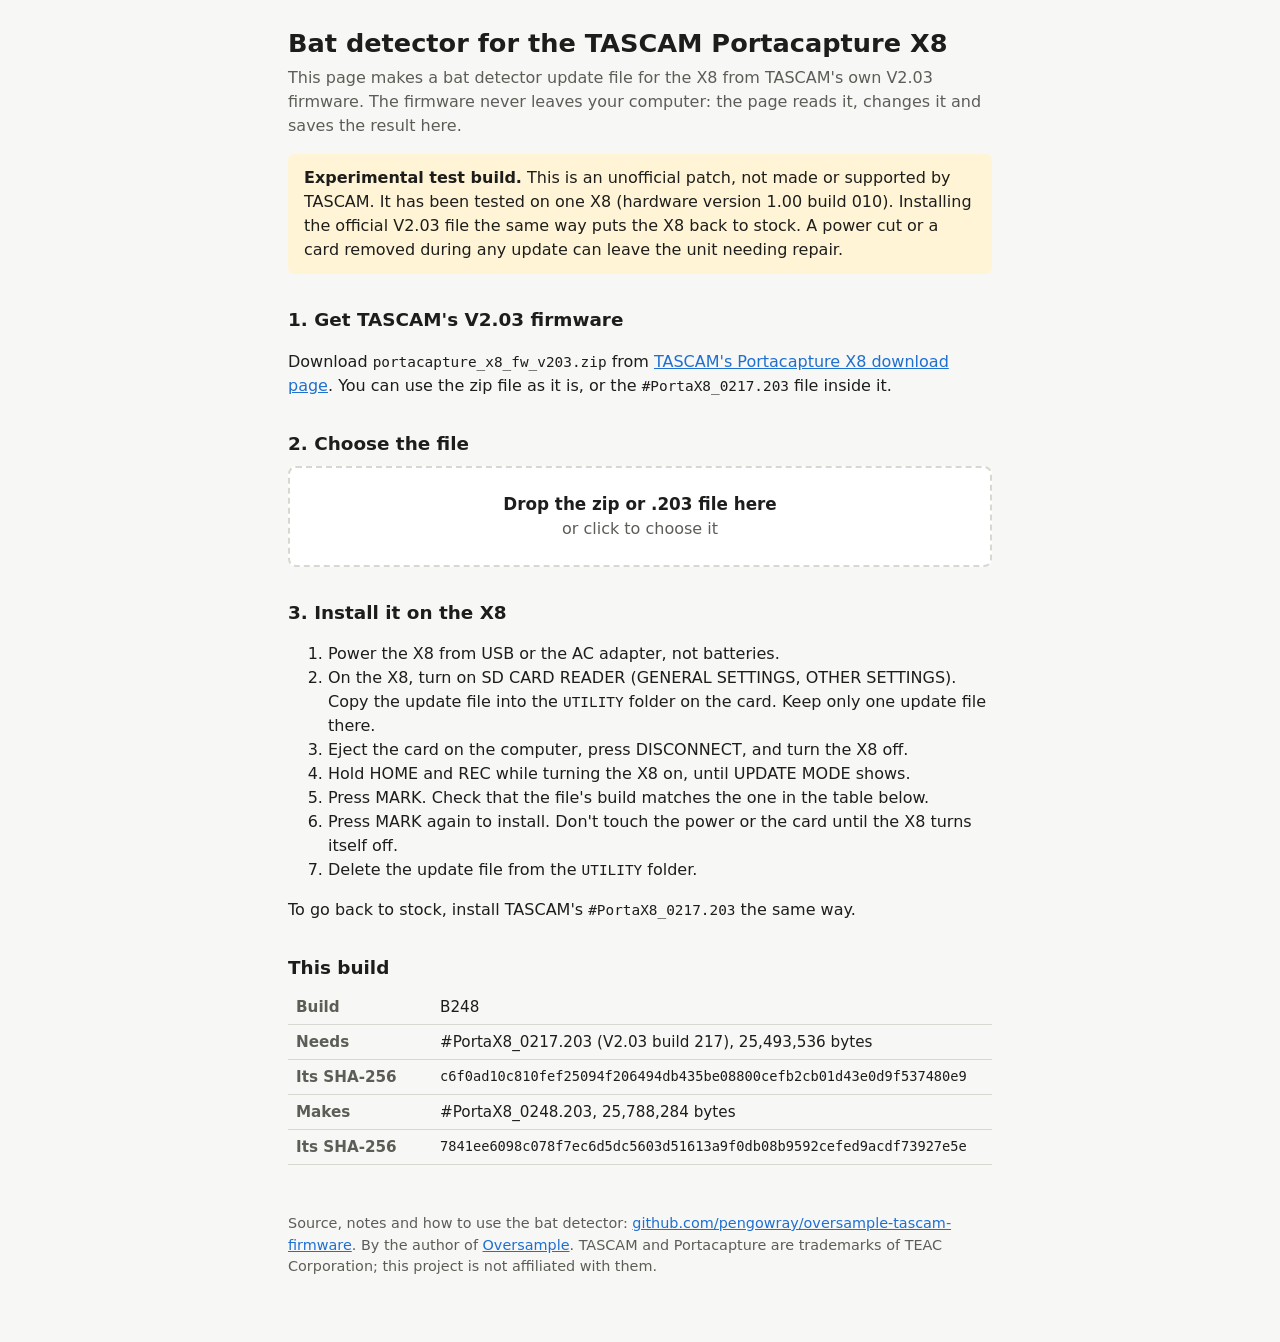
==== site/index.html @ 615bcc1b "Prepare for publishing: patcher page, licence, README, chime from GitHub - site/: the patcher page f" ====
<!doctype html>
<html lang="en">
<head>
<meta charset="utf-8">
<meta name="viewport" content="width=device-width, initial-scale=1">
<title>X8 bat detector patcher</title>
<meta name="description" content="Make the bat detector update file for the TASCAM Portacapture X8 from TASCAM's own V2.03 firmware, in your browser.">
<style>
  :root {
    --bg: #f7f7f5; --panel: #ffffff; --text: #1d1d1b; --muted: #5d5d58; --line: #d8d8d2;
    --accent: #1f6fd1; --accent-text: #ffffff; --good: #1f7a3a; --bad: #b3261e; --warn-bg: #fff4d6;
    color-scheme: light dark;
  }
  @media (prefers-color-scheme: dark) {
    :root {
      --bg: #161615; --panel: #212120; --text: #ececea; --muted: #a6a6a0; --line: #3a3a37;
      --accent: #4c95f0; --accent-text: #0b0b0b; --good: #5fc27a; --bad: #ff8a80; --warn-bg: #3a3218;
    }
  }
  * { box-sizing: border-box; }
  body { margin: 0; background: var(--bg); color: var(--text);
    font: 16px/1.5 system-ui, -apple-system, "Segoe UI", Roboto, sans-serif; }
  main { max-width: 46rem; margin: 0 auto; padding: 1.5rem 1rem 4rem; }
  h1 { font-size: 1.6rem; margin: 0 0 0.25rem; }
  h2 { font-size: 1.15rem; margin: 2rem 0 0.5rem; }
  p, li { color: var(--text); }
  .lead { color: var(--muted); margin-top: 0; }
  .note { background: var(--warn-bg); border-radius: 6px; padding: 0.75rem 1rem; }
  code, .hash { font-family: ui-monospace, "Cascadia Mono", "DejaVu Sans Mono", monospace; font-size: 0.9em; }
  .hash { overflow-wrap: anywhere; }
  a { color: var(--accent); }
  #drop { display: block; border: 2px dashed var(--line); border-radius: 8px; background: var(--panel);
    padding: 1.5rem 1rem; text-align: center; cursor: pointer; }
  #drop.over { border-color: var(--accent); }
  #drop strong { display: block; font-size: 1.05rem; }
  #drop span { color: var(--muted); }
  #file { position: absolute; width: 1px; height: 1px; opacity: 0; }
  #file:focus-visible + #drop { outline: 3px solid var(--accent); outline-offset: 2px; }
  #checks { list-style: none; padding: 0; margin: 1rem 0; }
  #checks li { background: var(--panel); border: 1px solid var(--line); border-radius: 6px;
    padding: 0.6rem 0.8rem; margin-bottom: 0.5rem; }
  #checks .label { font-weight: 600; }
  #checks .ok .label::before { content: "Passed: "; color: var(--good); }
  #checks .fail .label::before { content: "Failed: "; color: var(--bad); }
  #checks .detail { display: block; color: var(--muted); }
  #download { display: inline-block; background: var(--accent); color: var(--accent-text); text-decoration: none;
    font-weight: 600; border-radius: 6px; padding: 0.7rem 1.2rem; }
  #download[hidden] { display: none; }
  table { border-collapse: collapse; width: 100%; font-size: 0.95rem; }
  th, td { text-align: left; padding: 0.35rem 0.5rem; border-bottom: 1px solid var(--line); vertical-align: top; }
  th { color: var(--muted); font-weight: 600; width: 9rem; }
  footer { margin-top: 3rem; color: var(--muted); font-size: 0.9rem; }
</style>
</head>
<body>
<main>
  <h1>Bat detector for the TASCAM Portacapture X8</h1>
  <p class="lead">This page makes a bat detector update file for the X8 from TASCAM's own V2.03 firmware. The
    firmware never leaves your computer: the page reads it, changes it and saves the result here.</p>

  <p class="note"><strong>Experimental test build.</strong> This is an unofficial patch, not made or supported by
    TASCAM. It has been tested on one X8 (hardware version 1.00 build 010). Installing the official V2.03 file
    the same way puts the X8 back to stock. A power cut or a card removed during any update can leave the
    unit needing repair.</p>

  <h2>1. Get TASCAM's V2.03 firmware</h2>
  <p>Download <code>portacapture_x8_fw_v203.zip</code> from
    <a href="https://tascam.com/us/product/portacapture_x8/download">TASCAM's Portacapture X8 download page</a>.
    You can use the zip file as it is, or the <code>#PortaX8_0217.203</code> file inside it.</p>

  <h2>2. Choose the file</h2>
  <input type="file" id="file" accept=".zip,.203">
  <label for="file" id="drop">
    <strong>Drop the zip or .203 file here</strong>
    <span>or click to choose it</span>
  </label>

  <ul id="checks" aria-live="polite"></ul>
  <a id="download" hidden>Save the update file</a>

  <h2>3. Install it on the X8</h2>
  <ol>
    <li>Power the X8 from USB or the AC adapter, not batteries.</li>
    <li>On the X8, turn on SD CARD READER (GENERAL SETTINGS, OTHER SETTINGS). Copy the update file into the
      <code>UTILITY</code> folder on the card. Keep only one update file there.</li>
    <li>Eject the card on the computer, press DISCONNECT, and turn the X8 off.</li>
    <li>Hold HOME and REC while turning the X8 on, until UPDATE MODE shows.</li>
    <li>Press MARK. Check that the file's build matches the one in the table below.</li>
    <li>Press MARK again to install. Don't touch the power or the card until the X8 turns itself off.</li>
    <li>Delete the update file from the <code>UTILITY</code> folder.</li>
  </ol>
  <p>To go back to stock, install TASCAM's <code>#PortaX8_0217.203</code> the same way.</p>

  <h2>This build</h2>
  <table>
    <tr><th>Build</th><td id="build">loading</td></tr>
    <tr><th>Needs</th><td id="original-name">loading</td></tr>
    <tr><th>Its SHA-256</th><td class="hash" id="original-sha">loading</td></tr>
    <tr><th>Makes</th><td id="patched-name">loading</td></tr>
    <tr><th>Its SHA-256</th><td class="hash" id="patched-sha">loading</td></tr>
  </table>

  <footer>
    Source, notes and how to use the bat detector:
    <a href="https://github.com/pengowray/oversample-tascam-firmware">github.com/pengowray/oversample-tascam-firmware</a>.
    By the author of <a href="https://github.com/pengowray/oversample">Oversample</a>.
    TASCAM and Portacapture are trademarks of TEAC Corporation; this project is not affiliated with them.
  </footer>
</main>
<script src="patcher.js"></script>
</body>
</html>
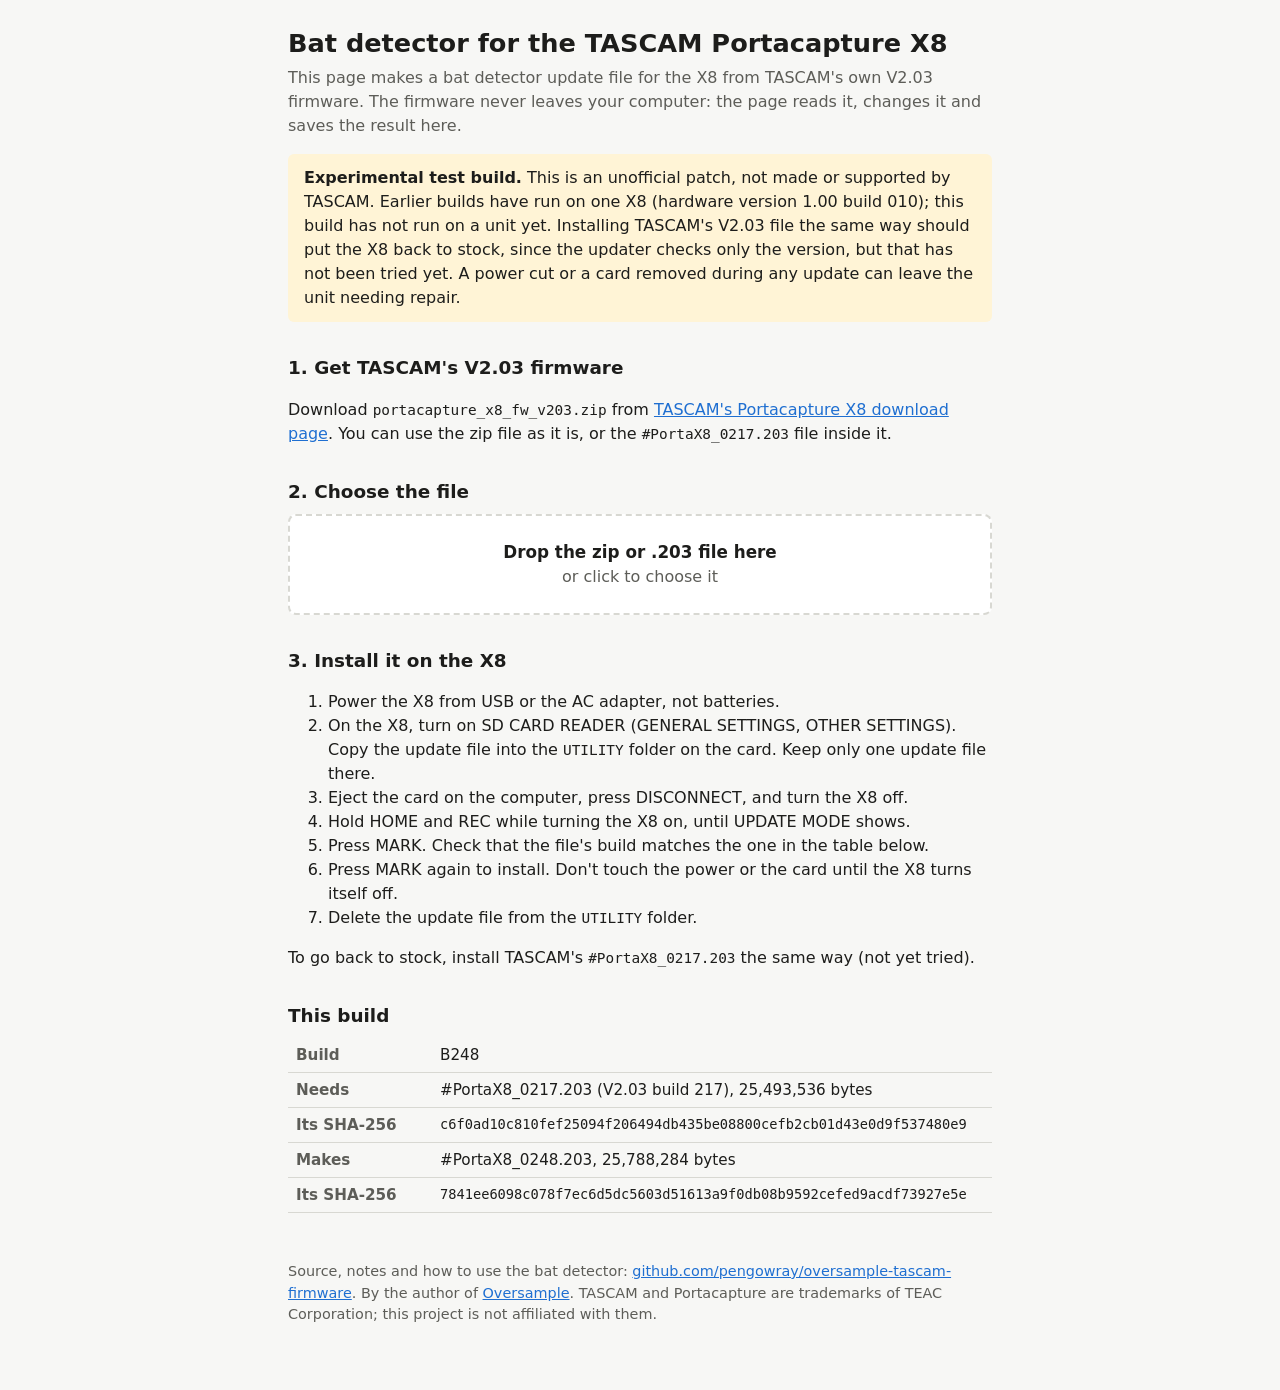
==== commit 33e66be1: "Docs tidied for publishing; going back to stock marked as untried HOMEBREW opens with the status (bu" ====
--- a/site/index.html
+++ b/site/index.html
@@ -59,9 +59,10 @@
     firmware never leaves your computer: the page reads it, changes it and saves the result here.</p>
 
   <p class="note"><strong>Experimental test build.</strong> This is an unofficial patch, not made or supported by
-    TASCAM. It has been tested on one X8 (hardware version 1.00 build 010). Installing the official V2.03 file
-    the same way puts the X8 back to stock. A power cut or a card removed during any update can leave the
-    unit needing repair.</p>
+    TASCAM. Earlier builds have run on one X8 (hardware version 1.00 build 010); this build has not run on
+    a unit yet. Installing TASCAM's V2.03 file the same way should put the X8 back to stock, since the
+    updater checks only the version, but that has not been tried yet. A power cut or a card removed during
+    any update can leave the unit needing repair.</p>
 
   <h2>1. Get TASCAM's V2.03 firmware</h2>
   <p>Download <code>portacapture_x8_fw_v203.zip</code> from
@@ -89,7 +90,7 @@
     <li>Press MARK again to install. Don't touch the power or the card until the X8 turns itself off.</li>
     <li>Delete the update file from the <code>UTILITY</code> folder.</li>
   </ol>
-  <p>To go back to stock, install TASCAM's <code>#PortaX8_0217.203</code> the same way.</p>
+  <p>To go back to stock, install TASCAM's <code>#PortaX8_0217.203</code> the same way (not yet tried).</p>
 
   <h2>This build</h2>
   <table>
